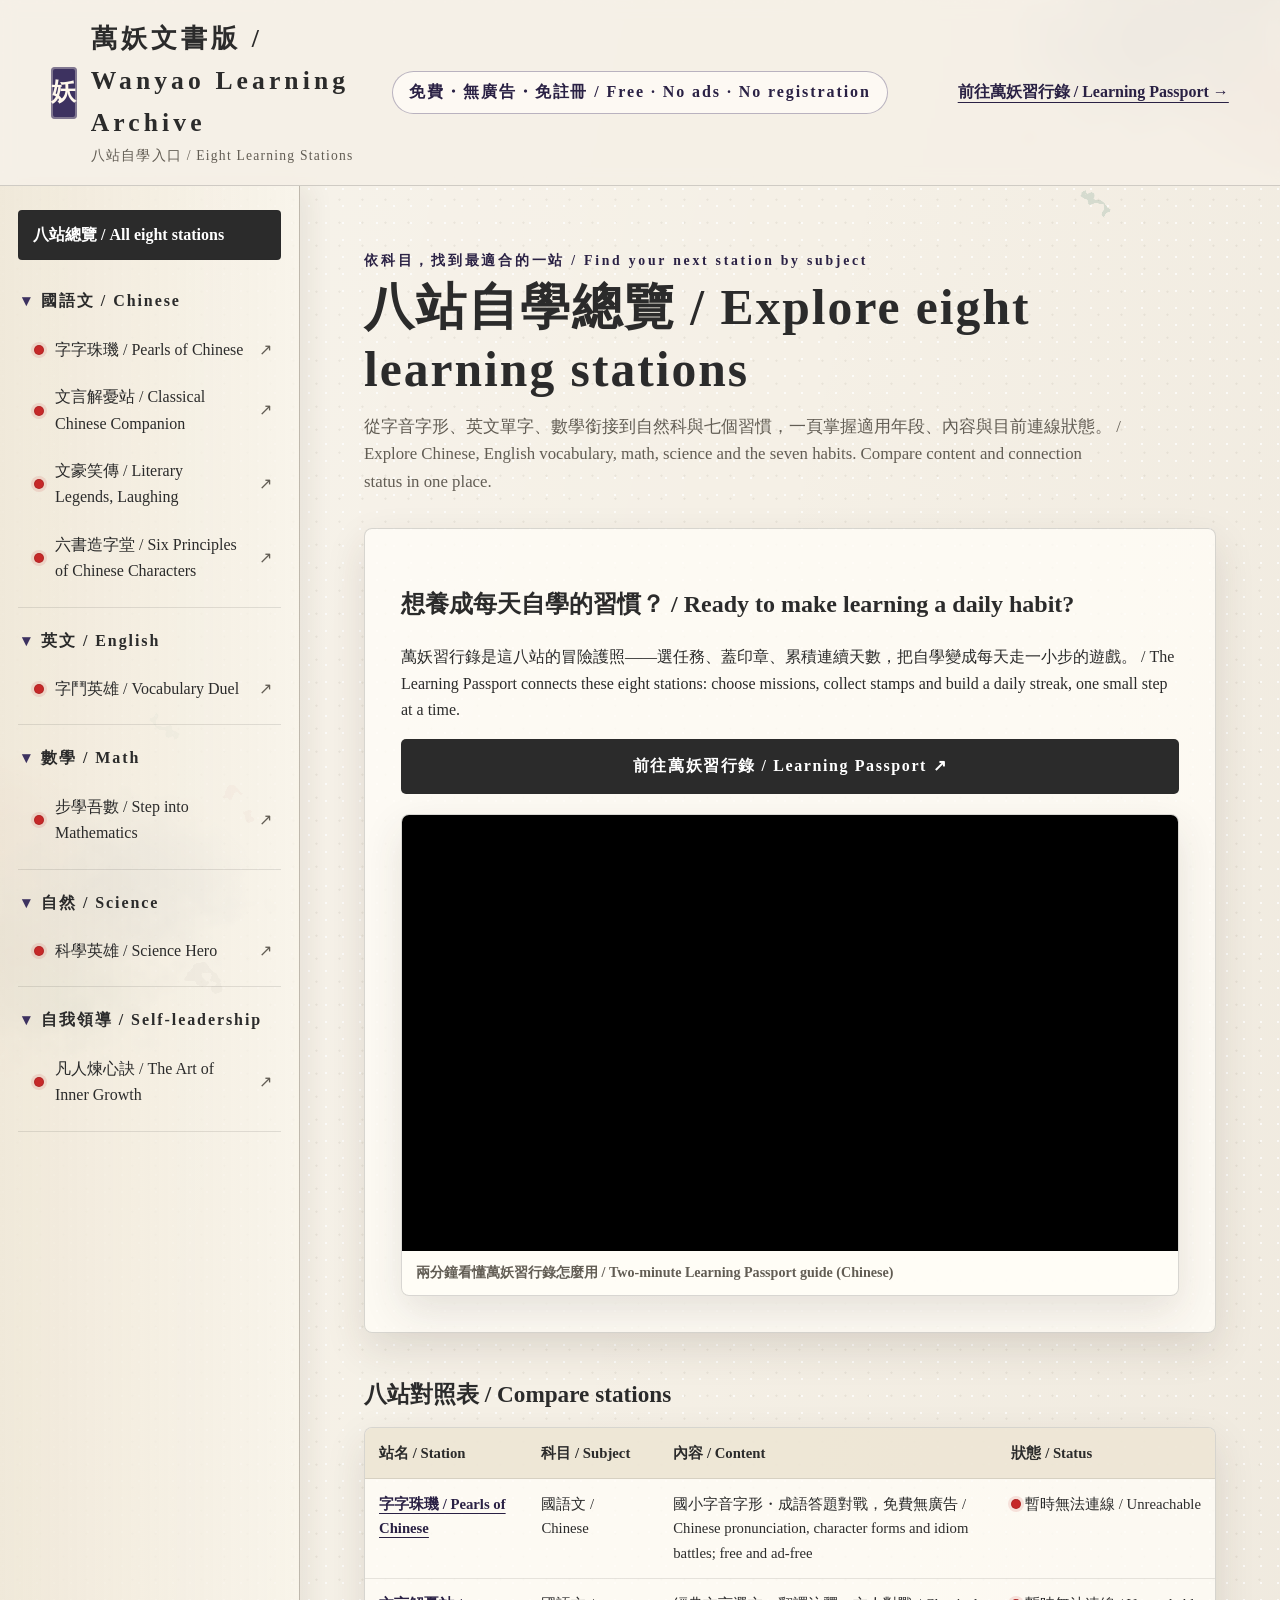
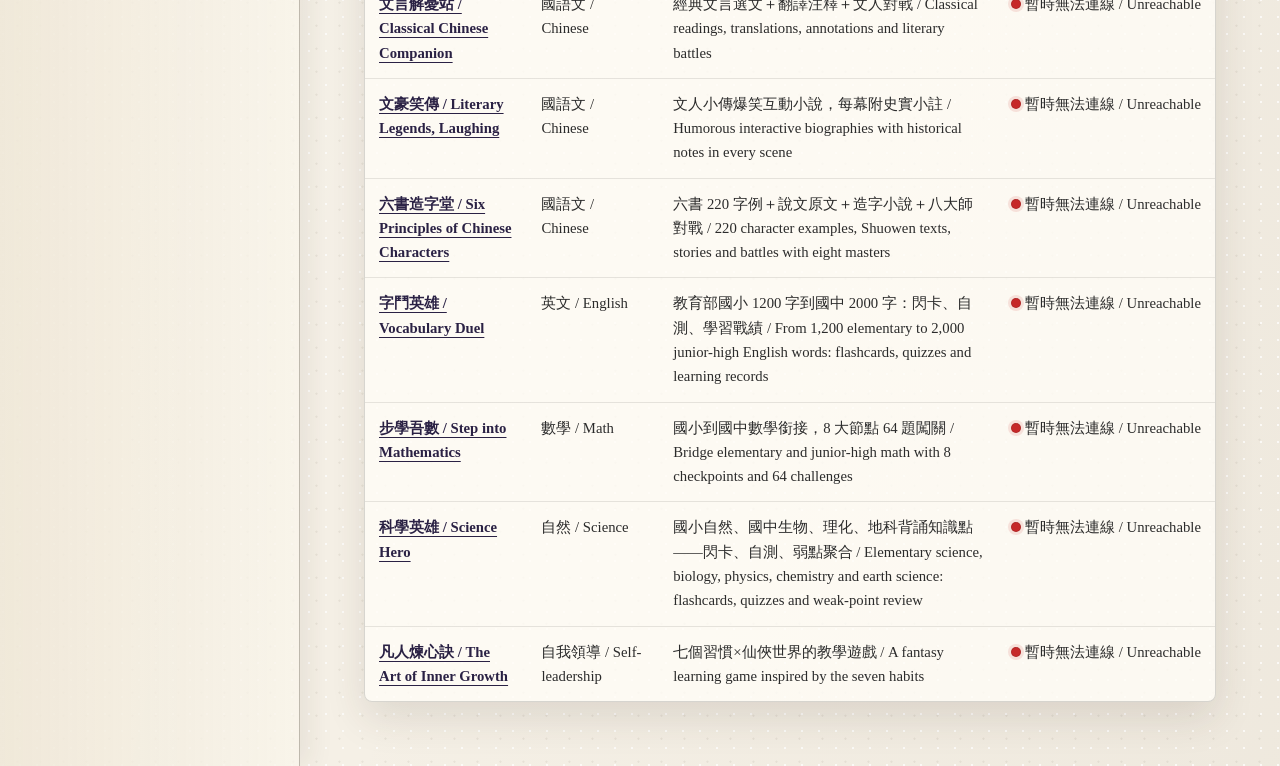
==== index.html @ 9ca0e108 "Deploy bilingual Wanyao learning directory Add a standalone bilingual website with eight original st" ====
<!doctype html>
<html lang="zh-Hant-TW">
<head>
  <meta charset="utf-8">
  <meta name="viewport" content="width=device-width, initial-scale=1">
  <meta name="description" content="萬妖文書版收錄八個免費、無廣告、免註冊的自學網站。 Eight free learning stations, with no ads or registration.">
  <title>萬妖文書版｜八站自學入口 / Wanyao Learning Archive</title>
  <style>
:root {
  color-scheme: light;
  --paper: #f5f0e6;
  --paper-light: #fffdf7;
  --paper-deep: #e9dfcc;
  --ink: #2b2b2b;
  --ink-soft: #625d54;
  --ink-line: rgba(43, 43, 43, 0.18);
  --cinnabar: #3d3260;
  --cinnabar-dark: #2a2144;
  --ok: #2e7d32;
  --down: #c62828;
  --checking: #9e9e9e;
  --shadow: 0 16px 40px rgba(55, 45, 31, 0.12);
}

* {
  box-sizing: border-box;
}

html {
  scroll-behavior: smooth;
}

body {
  min-width: 320px;
  min-height: 100vh;
  margin: 0;
  color: var(--ink);
  background-color: var(--paper);
  background-image:
    radial-gradient(circle at 18% 12%, rgba(255, 255, 255, 0.72) 0 1px, transparent 1.5px),
    radial-gradient(circle at 76% 68%, rgba(83, 72, 53, 0.08) 0 0.8px, transparent 1.4px),
    linear-gradient(103deg, rgba(255, 255, 255, 0.22), transparent 48%, rgba(121, 99, 70, 0.05));
  background-size: 17px 17px, 23px 23px, 100% 100%;
  font-family: "Noto Serif TC", "PingFang TC", "Microsoft JhengHei", serif;
  line-height: 1.65;
}

button,
a {
  font: inherit;
}

button {
  color: inherit;
}

a {
  color: var(--cinnabar-dark);
}

button:focus-visible,
a:focus-visible {
  outline: 3px solid rgba(61, 50, 96, 0.42);
  outline-offset: 3px;
}

.ink-corner {
  position: fixed;
  z-index: -1;
  width: min(40vw, 520px);
  opacity: 0.5;
  pointer-events: none;
  user-select: none;
}

.ink-corner-top {
  top: -150px;
  right: -120px;
}

.ink-corner-bottom {
  bottom: -180px;
  left: -140px;
  transform: rotate(180deg);
}

.site-header {
  position: relative;
  z-index: 2;
  display: grid;
  grid-template-columns: minmax(260px, 1fr) auto minmax(180px, 1fr);
  align-items: center;
  gap: 24px;
  min-height: 104px;
  padding: 18px clamp(22px, 4vw, 64px);
  border-bottom: 1px solid var(--ink-line);
  background: rgba(245, 240, 230, 0.88);
  backdrop-filter: blur(8px);
}

.brand-button {
  display: inline-flex;
  align-items: center;
  gap: 14px;
  padding: 0;
  border: 0;
  background: transparent;
  cursor: pointer;
  text-align: left;
}

.seal {
  display: grid;
  width: 52px;
  height: 52px;
  place-items: center;
  border-radius: 4px;
  color: #fff8ec;
  background: var(--cinnabar);
  box-shadow: inset 0 0 0 2px rgba(255, 248, 236, 0.35);
  font-size: 1.55rem;
  font-weight: 800;
}

.brand-title,
.brand-subtitle {
  display: block;
}

.brand-title {
  font-size: clamp(1.35rem, 2.2vw, 1.9rem);
  font-weight: 800;
  letter-spacing: 0.16em;
}

.brand-subtitle {
  color: var(--ink-soft);
  font-size: 0.85rem;
  letter-spacing: 0.09em;
}

.trust {
  margin: 0;
  padding: 7px 16px;
  border: 1px solid rgba(61, 50, 96, 0.35);
  border-radius: 999px;
  color: var(--cinnabar-dark);
  background: rgba(255, 253, 247, 0.76);
  font-weight: 700;
  letter-spacing: 0.12em;
  white-space: nowrap;
}

.to-map {
  justify-self: end;
  font-weight: 700;
  text-decoration-thickness: 1px;
  text-underline-offset: 5px;
}

.mobile-directory-bar {
  display: none;
}

.layout {
  position: relative;
  z-index: 1;
  display: grid;
  grid-template-columns: 300px minmax(0, 1fr);
  min-height: calc(100vh - 105px);
}

#sidebar {
  padding: 24px 18px 48px;
  border-right: 1px solid rgba(43, 43, 43, 0.25);
  background: linear-gradient(90deg, rgba(239, 231, 215, 0.88), rgba(249, 245, 235, 0.75));
  box-shadow: 10px 0 24px rgba(50, 41, 29, 0.07);
}

.overview-button {
  width: 100%;
  margin-bottom: 18px;
  padding: 11px 14px;
  border: 1px solid var(--ink-line);
  border-radius: 4px;
  background: rgba(255, 253, 247, 0.72);
  cursor: pointer;
  font-weight: 800;
  text-align: left;
}

.overview-button:hover,
.overview-button.is-active {
  color: #fff;
  background: var(--ink);
}

.folder {
  margin: 0 0 10px;
  border-bottom: 1px solid rgba(43, 43, 43, 0.12);
}

.folder-heading {
  width: 100%;
  padding: 10px 4px;
  border: 0;
  background: transparent;
  cursor: pointer;
  font-weight: 800;
  letter-spacing: 0.12em;
  text-align: left;
}

.folder-caret {
  display: inline-block;
  width: 1.2em;
  color: var(--cinnabar);
}

.folder.is-collapsed .folder-sites {
  display: none;
}

.folder-sites {
  padding: 0 0 10px 10px;
}

.site-row {
  display: grid;
  grid-template-columns: minmax(0, 1fr) 32px;
  align-items: stretch;
  margin: 3px 0;
  border-radius: 4px;
}

.site-row:hover,
.site-row.is-active {
  background: rgba(61, 50, 96, 0.09);
}

.site-select {
  display: grid;
  grid-template-columns: 14px minmax(0, 1fr);
  gap: 7px;
  align-items: center;
  min-width: 0;
  padding: 9px 4px 9px 6px;
  border: 0;
  background: transparent;
  cursor: pointer;
  text-align: left;
}

.site-name {
  min-width: 0;
  overflow-wrap: anywhere;
}

.last-used {
  display: block;
  margin-top: 1px;
  color: var(--cinnabar-dark);
  font-size: 0.7rem;
  font-weight: 700;
}

.external-link {
  display: grid;
  place-items: center;
  color: var(--ink-soft);
  text-decoration: none;
}

.external-link:hover {
  color: var(--cinnabar);
}

.status-dot {
  display: inline-block;
  flex: 0 0 auto;
  width: 10px;
  height: 10px;
  border: 1px solid rgba(0, 0, 0, 0.12);
  border-radius: 50%;
  background: var(--checking);
  box-shadow: 0 0 0 3px rgba(158, 158, 158, 0.12);
}

.status-dot[data-state="ok"] {
  background: var(--ok);
  box-shadow: 0 0 0 3px rgba(46, 125, 50, 0.12);
}

.status-dot[data-state="down"] {
  background: var(--down);
  box-shadow: 0 0 0 3px rgba(198, 40, 40, 0.12);
}

.panel {
  width: 100%;
  max-width: 1180px;
  padding: clamp(28px, 5vw, 68px);
}

.section-kicker {
  margin: 0 0 4px;
  color: var(--cinnabar-dark);
  font-size: 0.86rem;
  font-weight: 800;
  letter-spacing: 0.2em;
}

.page-title,
.detail-title {
  margin: 0;
  font-size: clamp(1.8rem, 4vw, 3.1rem);
  line-height: 1.25;
  letter-spacing: 0.04em;
}

.lead {
  max-width: 760px;
  margin: 12px 0 32px;
  color: var(--ink-soft);
  font-size: 1.05rem;
}

.countdown-grid {
  display: grid;
  grid-template-columns: repeat(2, minmax(0, 1fr));
  gap: 14px;
  margin: 24px 0 44px;
}

.countdown-card,
.exam-card,
.detail-copy,
.media-card,
.table-wrap {
  border: 1px solid var(--ink-line);
  border-radius: 8px;
  background: rgba(255, 253, 247, 0.8);
  box-shadow: var(--shadow);
}

.countdown-card {
  padding: 20px;
  border-top: 4px solid var(--cinnabar);
}

.countdown-card h3,
.exam-card h3 {
  margin: 0 0 8px;
}

.countdown-number {
  margin: 4px 0;
  font-size: clamp(1.15rem, 2.4vw, 1.55rem);
  font-weight: 900;
}

.date-note,
.exam-card p {
  margin: 6px 0;
  color: var(--ink-soft);
  font-size: 0.9rem;
}

.overview-section {
  margin-top: 42px;
}

.overview-section h2 {
  margin-bottom: 14px;
  font-size: 1.45rem;
}

.table-wrap {
  overflow-x: auto;
}

.comparison-table {
  width: 100%;
  border-collapse: collapse;
  font-size: 0.92rem;
}

.comparison-table th,
.comparison-table td {
  padding: 13px 14px;
  border-bottom: 1px solid rgba(43, 43, 43, 0.11);
  text-align: left;
  vertical-align: top;
}

.comparison-table th {
  background: rgba(233, 223, 204, 0.75);
  white-space: nowrap;
}

.comparison-table tr:last-child td {
  border-bottom: 0;
}

.table-site-button {
  padding: 0;
  border: 0;
  color: var(--cinnabar-dark);
  background: transparent;
  cursor: pointer;
  font-weight: 800;
  text-align: left;
  text-decoration: underline;
  text-decoration-thickness: 1px;
  text-underline-offset: 4px;
}

.status-cell {
  white-space: nowrap;
}

.exam-grid {
  display: grid;
  grid-template-columns: repeat(2, minmax(0, 1fr));
  gap: 14px;
}

.exam-card {
  padding: 20px;
}

.official-link {
  display: inline-block;
  margin-top: 8px;
  font-weight: 800;
  text-underline-offset: 4px;
}

.detail-layout {
  display: grid;
  grid-template-columns: minmax(0, 1.45fr) minmax(270px, 0.8fr);
  gap: 24px;
  align-items: start;
}

.media-card {
  overflow: hidden;
}

.detail-copy > .video-card {
  margin-top: 20px;
}

.media-col {
  display: grid;
  gap: 24px;
}

.video-card iframe {
  display: block;
  width: 100%;
  aspect-ratio: 16 / 9;
  border: 0;
  background: #000;
}

.video-note {
  margin: 0;
  padding: 10px 14px;
  color: var(--ink-soft);
  font-size: 0.88rem;
  font-weight: 700;
}

.site-screenshot {
  display: block;
  width: 100%;
  aspect-ratio: 16 / 10;
  object-fit: cover;
  object-position: top;
  background: var(--paper-deep);
}

.detail-copy {
  padding: clamp(22px, 4vw, 36px);
}

.grade-badge {
  display: inline-block;
  margin-bottom: 14px;
  padding: 5px 11px;
  border-radius: 999px;
  color: #fff;
  background: var(--cinnabar);
  font-size: 0.84rem;
  font-weight: 800;
}

.tagline {
  margin: 14px 0 6px;
  color: var(--cinnabar-dark);
  font-size: 1.05rem;
  font-weight: 800;
}

.stats {
  margin: 0;
  color: var(--ink-soft);
}

.scenario-box {
  margin: 22px 0;
  padding: 14px 16px;
  border-left: 4px solid var(--cinnabar);
  background: rgba(233, 223, 204, 0.45);
}

.scenario-box strong,
.scenario-box span {
  display: block;
}

.enter-btn {
  display: block;
  width: 100%;
  padding: 14px 18px;
  border-radius: 5px;
  color: #fff;
  background: var(--ink);
  font-weight: 900;
  letter-spacing: 0.1em;
  text-align: center;
  text-decoration: none;
  transition: background-color 160ms ease, transform 160ms ease;
}

.enter-btn:hover {
  background: var(--cinnabar);
  transform: translateY(-1px);
}

.share-row {
  display: grid;
  grid-template-columns: 116px minmax(0, 1fr);
  gap: 14px;
  align-items: center;
  margin-top: 24px;
}

.qr-image {
  display: block;
  width: 116px;
  height: 116px;
  padding: 6px;
  border: 1px solid var(--ink-line);
  background: #fff;
  object-fit: contain;
}

.share-copy p {
  margin: 0 0 10px;
  color: var(--ink-soft);
  font-size: 0.86rem;
  overflow-wrap: anywhere;
}

.copy-button {
  padding: 8px 13px;
  border: 1px solid var(--ink);
  border-radius: 4px;
  background: transparent;
  cursor: pointer;
  font-weight: 800;
}

.copy-button:hover {
  color: #fff;
  background: var(--ink);
}

.noscript {
  margin: 20px;
  padding: 14px;
  border: 1px solid var(--down);
  background: #fff;
}

@media (max-width: 900px) {
  .site-header {
    grid-template-columns: 1fr auto;
  }

  .trust {
    display: none;
  }

  .detail-layout {
    grid-template-columns: 1fr;
  }
}

@media (max-width: 768px) {
  .site-header {
    position: sticky;
    top: 0;
    min-height: 76px;
    padding: 12px 16px;
  }

  .seal {
    width: 42px;
    height: 42px;
    font-size: 1.2rem;
  }

  .brand-title {
    font-size: 1.18rem;
  }

  .brand-subtitle {
    font-size: 0.72rem;
  }

  .to-map {
    font-size: 0.82rem;
  }

  .mobile-directory-bar {
    position: sticky;
    top: 76px;
    z-index: 3;
    display: block;
    border-bottom: 1px solid var(--ink-line);
    background: rgba(245, 240, 230, 0.96);
  }

  .sidebar-toggle {
    display: flex;
    width: 100%;
    align-items: center;
    justify-content: space-between;
    padding: 12px 18px;
    border: 0;
    background: transparent;
    cursor: pointer;
    font-weight: 900;
  }

  .layout {
    display: block;
    min-height: auto;
  }

  #sidebar {
    display: none;
    padding: 14px 16px 22px;
    border-right: 0;
    border-bottom: 1px solid var(--ink-line);
    box-shadow: 0 12px 22px rgba(50, 41, 29, 0.08);
  }

  #sidebar.is-open {
    display: block;
  }

  .panel {
    padding: 28px 18px 110px;
  }

  .countdown-grid,
  .exam-grid {
    grid-template-columns: 1fr;
  }

  .comparison-table th:nth-child(3),
  .comparison-table td:nth-child(3) {
    min-width: 250px;
  }

  .enter-btn {
    position: sticky;
    bottom: 14px;
    z-index: 2;
    box-shadow: 0 8px 24px rgba(43, 43, 43, 0.28);
  }
}

@media (max-width: 440px) {
  .to-map {
    max-width: 76px;
    text-align: right;
  }

  .share-row {
    grid-template-columns: 96px minmax(0, 1fr);
  }

  .qr-image {
    width: 96px;
    height: 96px;
  }
}

@media (prefers-reduced-motion: reduce) {
  html {
    scroll-behavior: auto;
  }

  .enter-btn {
    transition: none;
  }
}

/* Bilingual copy needs room to wrap at all viewport sizes. */
.brand-title { font-size: clamp(1.05rem, 2vw, 1.6rem); white-space: normal; }
.brand-subtitle, .trust, .to-map, .folder-heading, .site-name, .enter-btn, .copy-button { white-space: normal; overflow-wrap: anywhere; }
.site-header > *, .detail-copy, .media-col { min-width: 0; }
.detail-title { overflow-wrap: anywhere; }
.comparison-table { min-width: 660px; }
.table-wrap { max-width: 100%; overflow-x: auto; }
@media (max-width: 768px) {
  .site-header { position: relative; top: auto; flex-wrap: wrap; gap: 12px; }
  .brand-block { flex: 1 1 100%; }
  .brand-title { font-size: 1.2rem; }
  .mobile-directory-bar { position: relative; top: auto; }
}

</style>
</head>
<body>
  <img class="ink-corner ink-corner-top" src="[data-uri]" alt="" aria-hidden="true" onerror="this.hidden=true">
  <img class="ink-corner ink-corner-bottom" src="[data-uri]" alt="" aria-hidden="true" onerror="this.hidden=true">

  <header class="site-header">
    <div class="brand-block">
      <button id="overview-link" class="brand-button" type="button" aria-label="回到八站總覽 / Back to overview">
        <span class="seal" aria-hidden="true">妖</span>
        <span>
          <span class="brand-title">萬妖文書版 / Wanyao Learning Archive</span>
          <span class="brand-subtitle">八站自學入口 / Eight Learning Stations</span>
        </span>
      </button>
    </div>
    <p class="trust">免費・無廣告・免註冊 / Free · No ads · No registration</p>
    <a class="to-map" href="https://self-learning-passport.pages.dev/" target="_blank" rel="noopener">前往萬妖習行錄 / Learning Passport →</a>
  </header>

  <div class="mobile-directory-bar">
    <button id="sidebar-toggle" class="sidebar-toggle" type="button" aria-expanded="false" aria-controls="sidebar">
      選擇學習站 / Choose a station
      <span aria-hidden="true">▾</span>
    </button>
  </div>

  <main class="layout">
    <nav id="sidebar" aria-label="八站總覽 / All eight stations"></nav>
    <section id="panel" class="panel" aria-live="polite"></section>
  </main>

  <noscript>
    <p class="noscript">此入口需要啟用 JavaScript 才能顯示八站自學資料。 / Enable JavaScript to view all eight learning stations.</p>
  </noscript>

  <script>
// Source: https://wanyao-wenshu.pages.dev/data/sites.js — retrieved 2026-09-10
window.WENSHU_SITES = [
  {
    "id": "zizizhuji",
    "siteName": "字字珠璣 / Pearls of Chinese",
    "url": "https://zizizhuji.pages.dev/",
    "group": "guowen",
    "gradeDetail": "國小三至六年級 / Grades 3–6",
    "tagline": "字字皆是珠璣 / Every character is a pearl",
    "stats": "國小字音字形・成語答題對戰，免費無廣告 / Chinese pronunciation, character forms and idiom battles; free and ad-free",
    "audience": "國小三至六年級 / Grades 3–6",
    "scenario": "每天花 10 分鐘練字音字形與成語，適合國小三至六年級課後陪讀。 / Spend 10 minutes a day practicing Chinese characters and idioms. Suitable for after-school learning in grades 3–6.",
    "screenshot": "[data-uri]",
    "qr": "[data-uri]",
    "youtube": "4wiELdkE48I",
    "videoTitle": "兩分鐘看懂字字珠璣怎麼練 / Two-minute introduction (Chinese)",
    "probe": "/"
  },
  {
    "id": "wenyan-jieyou-zhan",
    "siteName": "文言解憂站 / Classical Chinese Companion",
    "url": "https://wenyan-jieyou-zhan.pages.dev/",
    "group": "guowen",
    "gradeDetail": "七年級至高三 / Grades 7–12",
    "tagline": "文言解憂，經典為伴 / Find comfort in the classics",
    "stats": "經典文言選文＋翻譯注釋＋文人對戰 / Classical readings, translations, annotations and literary battles",
    "audience": "七年級至高三 / Grades 7–12",
    "scenario": "搭配翻譯注釋讀一篇經典選文，適合七年級至高三預習與複習文言文。 / Read a classic with translations and annotations to prepare for or review classical Chinese in grades 7–12.",
    "screenshot": "[data-uri]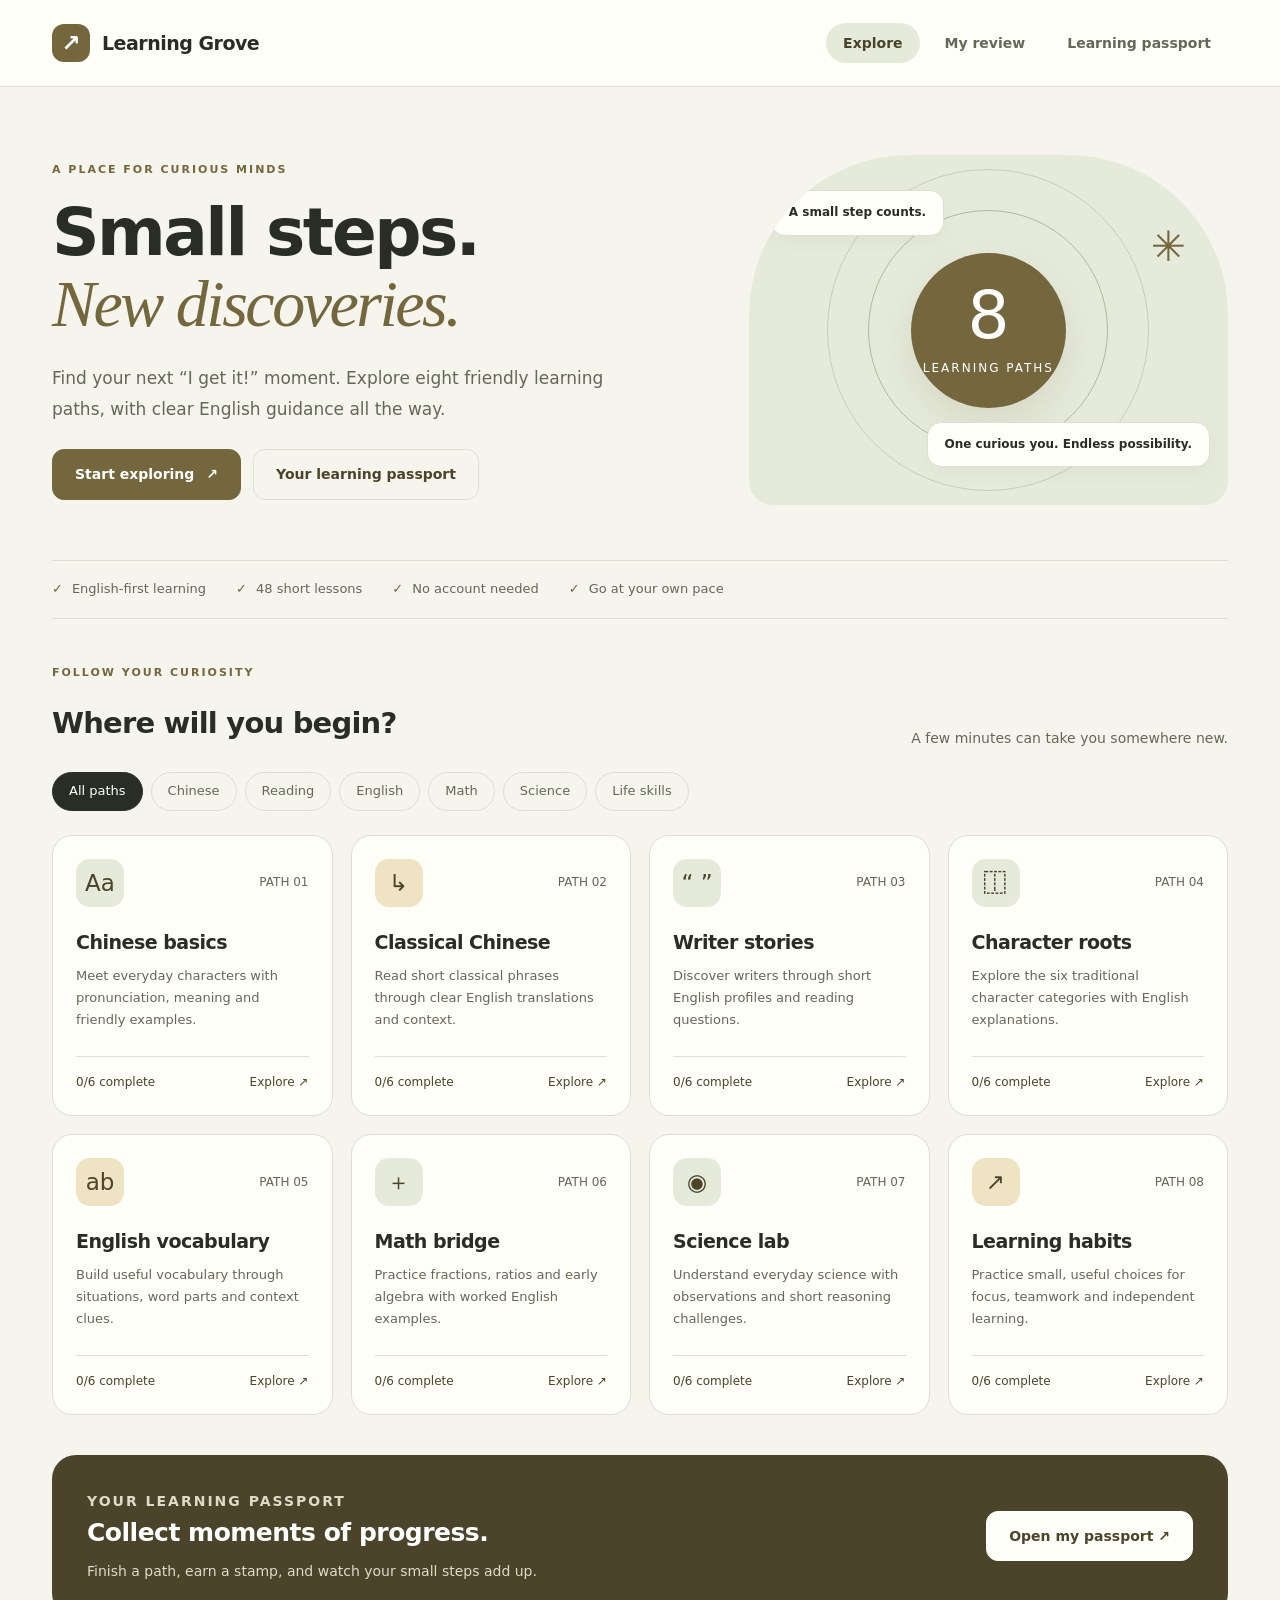
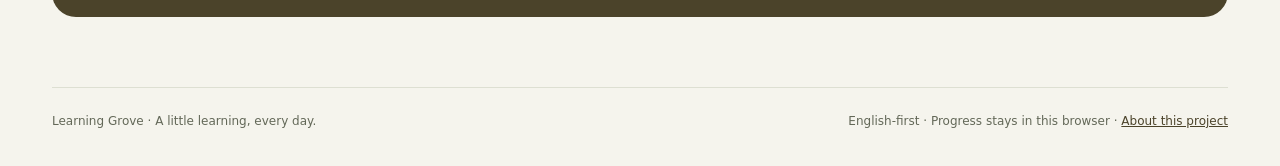
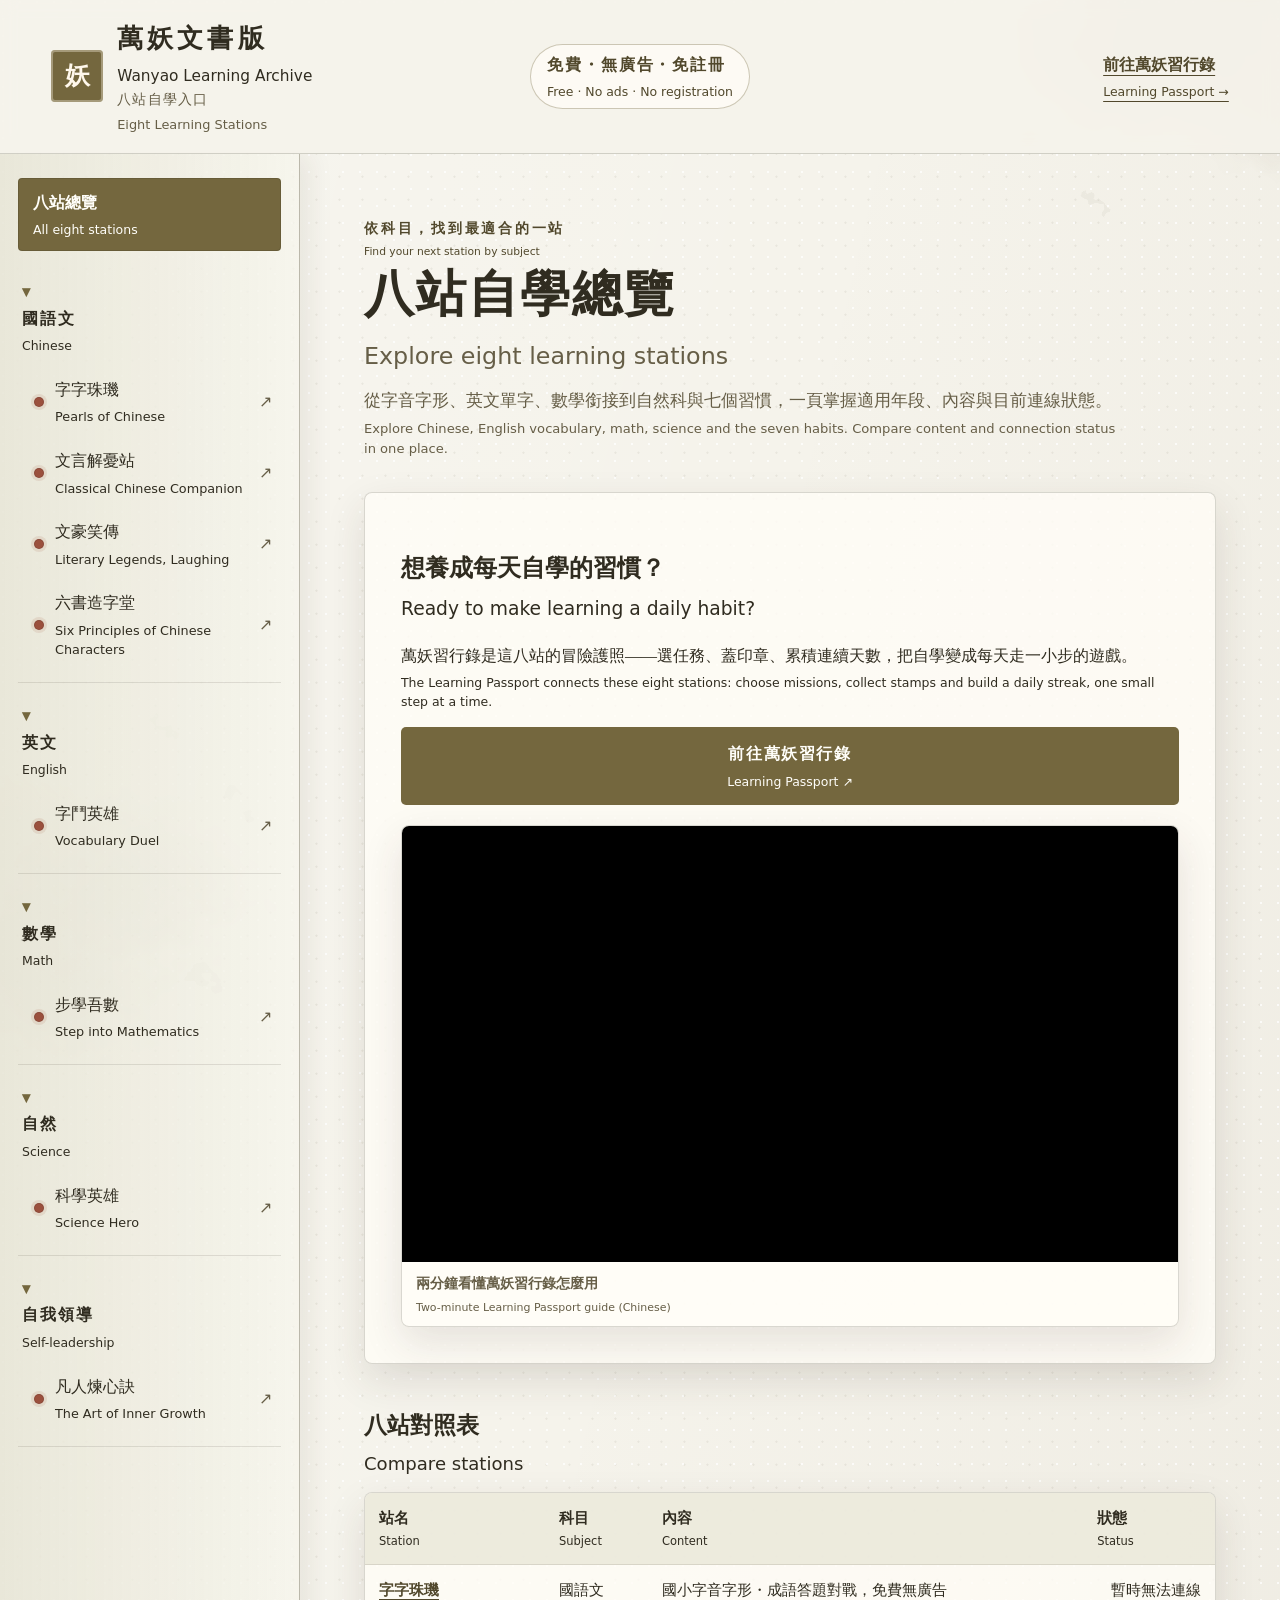
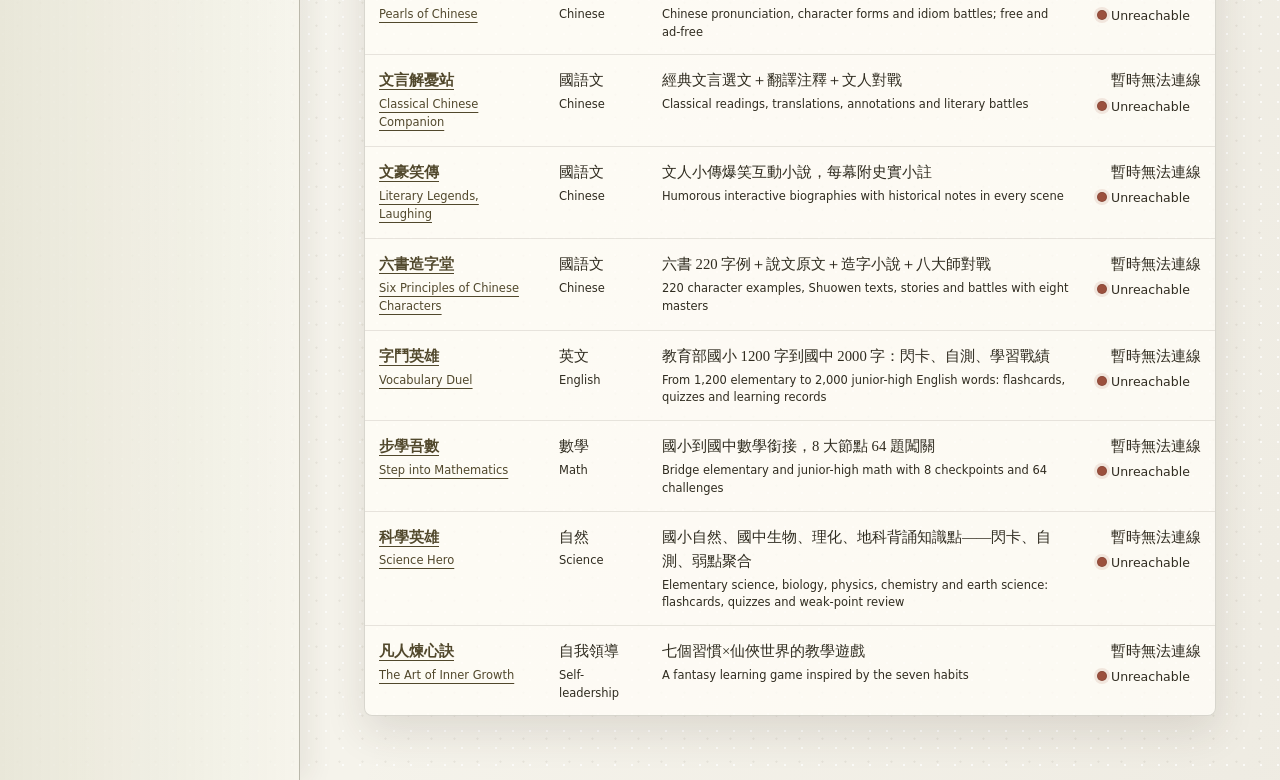
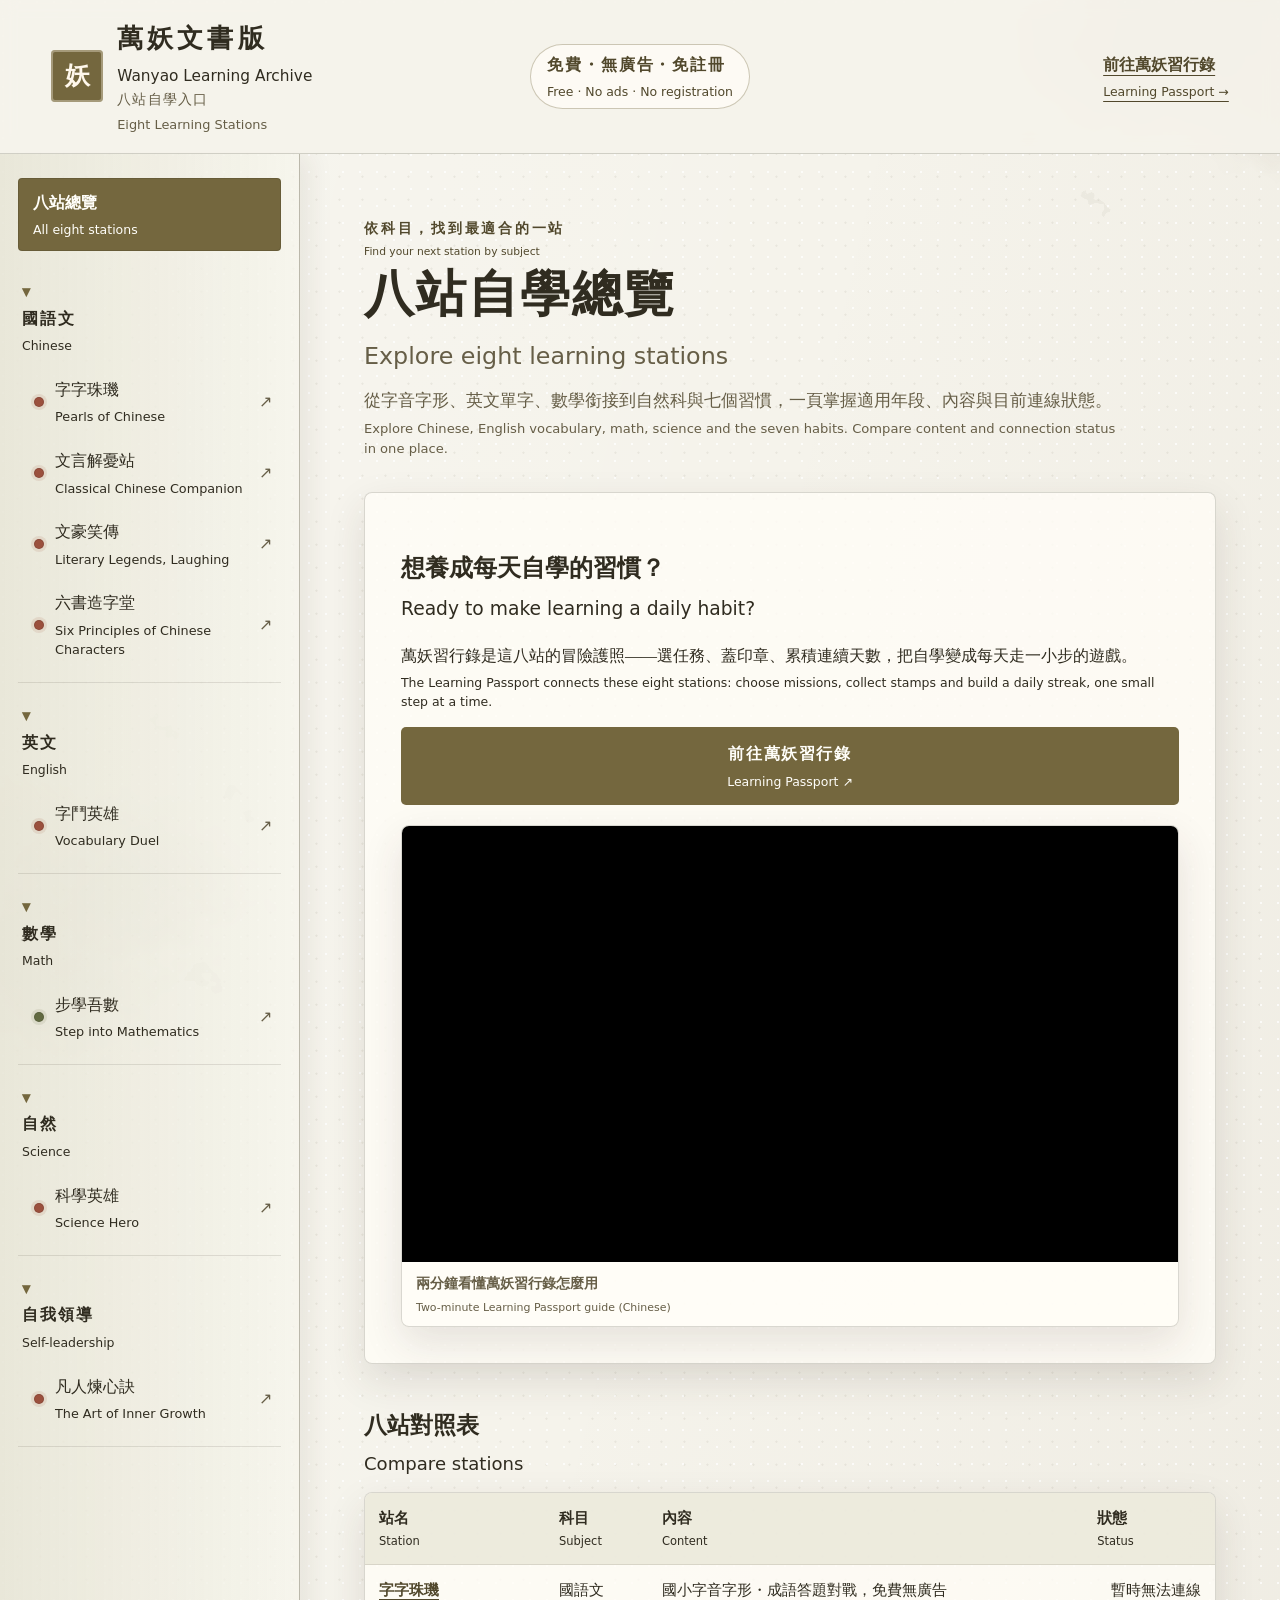
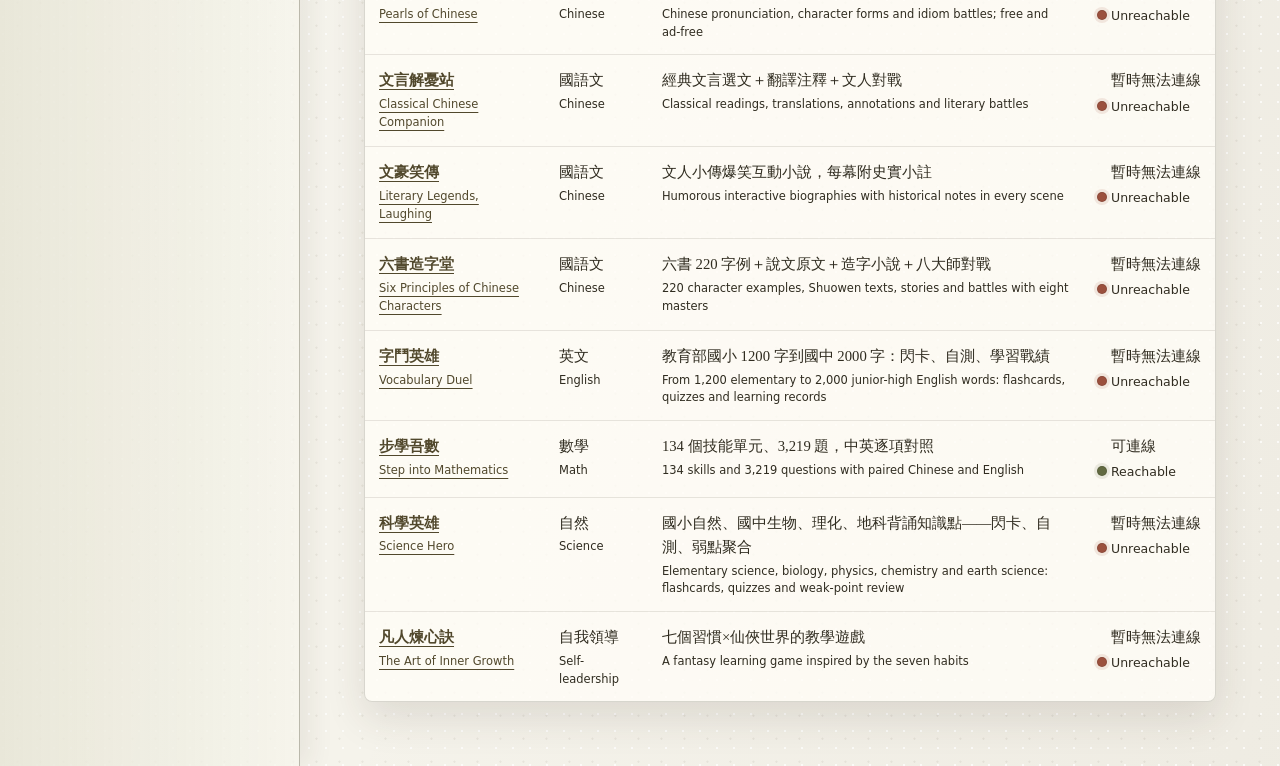
